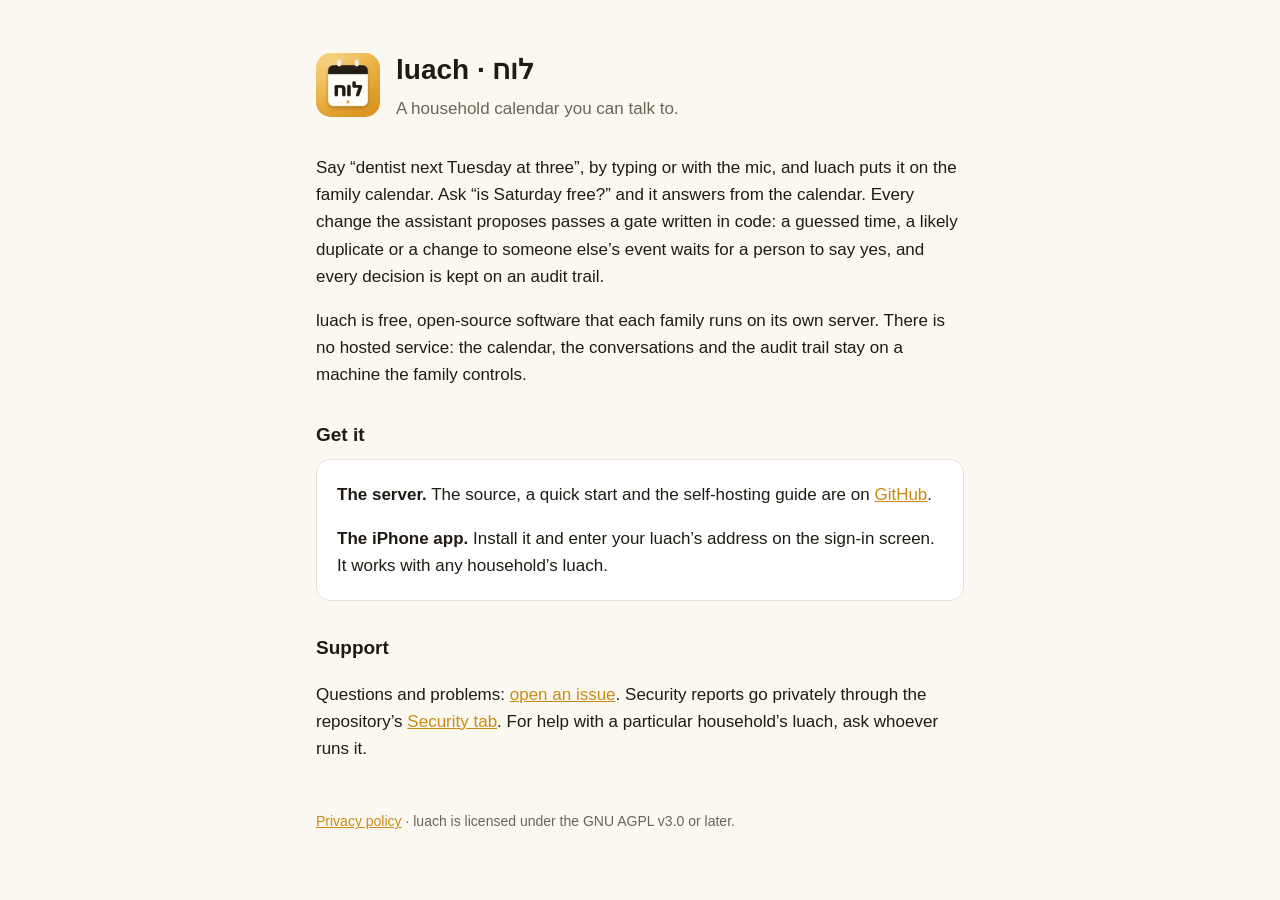
==== index.html @ 5b90cb68 "luach's site: what it is, and the iPhone app's privacy policy" ====
<!doctype html>
<html lang="en">
<head>
<meta charset="utf-8">
<meta name="viewport" content="width=device-width, initial-scale=1">
<title>luach · לוח</title>
<meta name="description" content="A household calendar run by a governed agent, for a family to host itself.">
<link rel="icon" href="logo.png">
<link rel="stylesheet" href="style.css">
</head>
<body>
<main>
  <header>
    <img src="logo.png" alt="">
    <div><h1>luach · לוח</h1><p>A household calendar you can talk to.</p></div>
  </header>

  <p>Say “dentist next Tuesday at three”, by typing or with the mic, and luach puts it on the
  family calendar. Ask “is Saturday free?” and it answers from the calendar. Every change the
  assistant proposes passes a gate written in code: a guessed time, a likely duplicate or a
  change to someone else’s event waits for a person to say yes, and every decision is kept on
  an audit trail.</p>

  <p>luach is free, open-source software that each family runs on its own server. There is no
  hosted service: the calendar, the conversations and the audit trail stay on a machine the
  family controls.</p>

  <h2>Get it</h2>
  <div class="card">
    <p><strong>The server.</strong> The source, a quick start and the self-hosting guide are on
    <a href="https://github.com/luach-app/luach">GitHub</a>.</p>
    <p><strong>The iPhone app.</strong> Install it and enter your luach’s address on the
    sign-in screen. It works with any household’s luach.</p>
  </div>

  <h2>Support</h2>
  <p>Questions and problems: <a href="https://github.com/luach-app/luach/issues">open an issue</a>.
  Security reports go privately through the repository’s
  <a href="https://github.com/luach-app/luach/security">Security tab</a>. For help with a
  particular household’s luach, ask whoever runs it.</p>

  <footer><a href="privacy/">Privacy policy</a> · luach is licensed under the GNU AGPL v3.0 or later.</footer>
</main>
</body>
</html>
---- style.css ----
:root { --bg: #fbf8f1; --fg: #1f1b14; --muted: #6b6457; --accent: #c98a12; --card: #ffffff; --line: #e8e1d2; }
@media (prefers-color-scheme: dark) { :root { --bg: #17140f; --fg: #f3eee4; --muted: #a59d8e; --accent: #e8a93a; --card: #211d16; --line: #332d23; } }
* { box-sizing: border-box; }
body { margin: 0; background: var(--bg); color: var(--fg); font: 17px/1.6 -apple-system, BlinkMacSystemFont, "Segoe UI", Roboto, sans-serif; }
main { max-width: 680px; margin: 0 auto; padding: 48px 16px 64px; }
header { display: flex; align-items: center; gap: 16px; margin-bottom: 32px; }
header img { width: 64px; height: 64px; border-radius: 15px; }
header h1 { margin: 0; font-size: 28px; }
header p { margin: 2px 0 0; color: var(--muted); }
h2 { font-size: 19px; margin: 32px 0 8px; }
a { color: var(--accent); }
.card { background: var(--card); border: 1px solid var(--line); border-radius: 14px; padding: 4px 20px; }
footer { margin-top: 48px; color: var(--muted); font-size: 14px; }
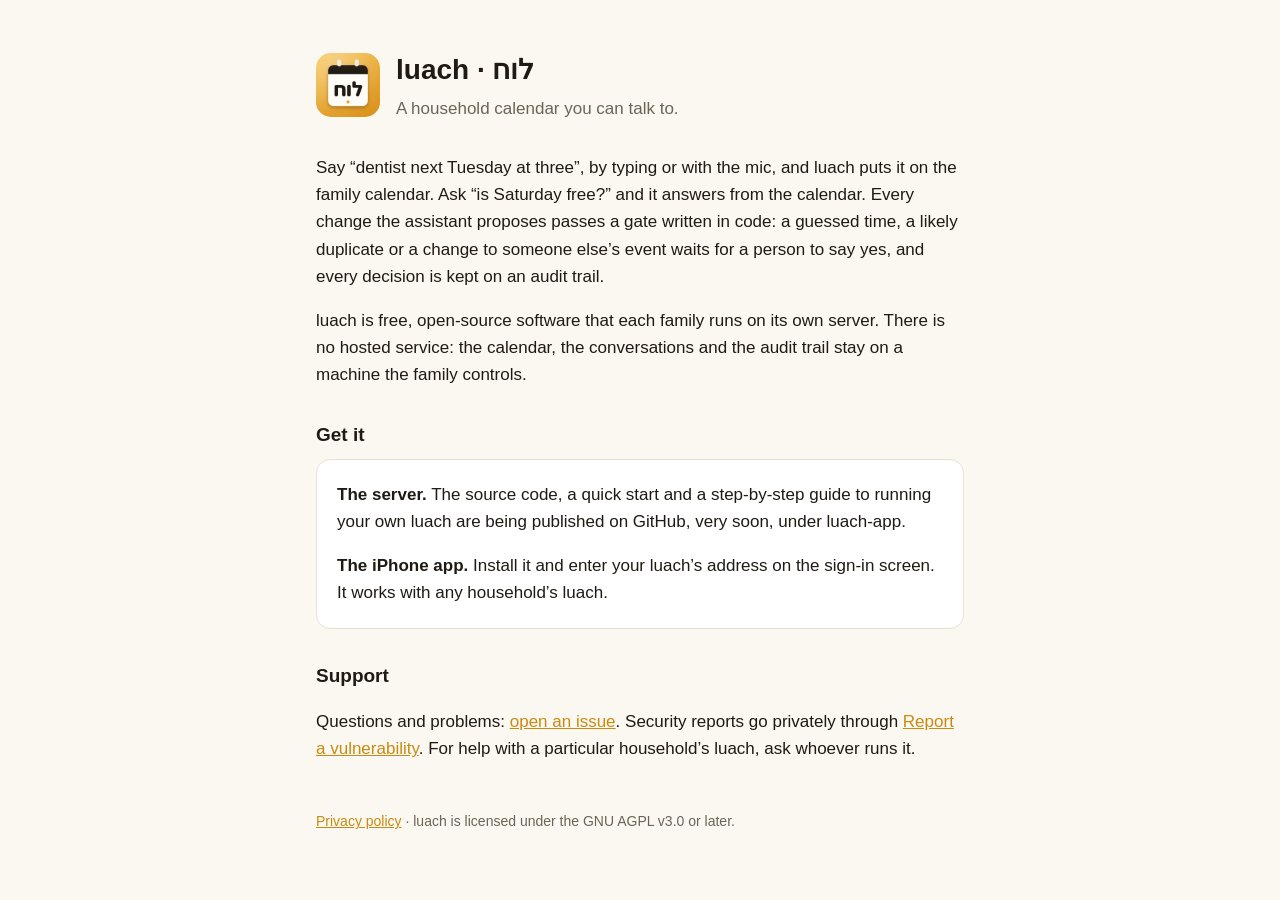
==== commit 6b77a133: "Links that work until the source is public: support and security through this repository" ====
--- a/index.html
+++ b/index.html
@@ -27,17 +27,17 @@
 
   <h2>Get it</h2>
   <div class="card">
-    <p><strong>The server.</strong> The source, a quick start and the self-hosting guide are on
-    <a href="https://github.com/luach-app/luach">GitHub</a>.</p>
+    <p><strong>The server.</strong> The source code, a quick start and a step-by-step guide to
+    running your own luach are being published on GitHub, very soon, under luach-app.</p>
     <p><strong>The iPhone app.</strong> Install it and enter your luach’s address on the
     sign-in screen. It works with any household’s luach.</p>
   </div>
 
   <h2>Support</h2>
-  <p>Questions and problems: <a href="https://github.com/luach-app/luach/issues">open an issue</a>.
-  Security reports go privately through the repository’s
-  <a href="https://github.com/luach-app/luach/security">Security tab</a>. For help with a
-  particular household’s luach, ask whoever runs it.</p>
+  <p>Questions and problems: <a href="https://github.com/luach-app/luach-app.github.io/issues">open an issue</a>.
+  Security reports go privately through
+  <a href="https://github.com/luach-app/luach-app.github.io/security/advisories/new">Report a vulnerability</a>.
+  For help with a particular household’s luach, ask whoever runs it.</p>
 
   <footer><a href="privacy/">Privacy policy</a> · luach is licensed under the GNU AGPL v3.0 or later.</footer>
 </main>
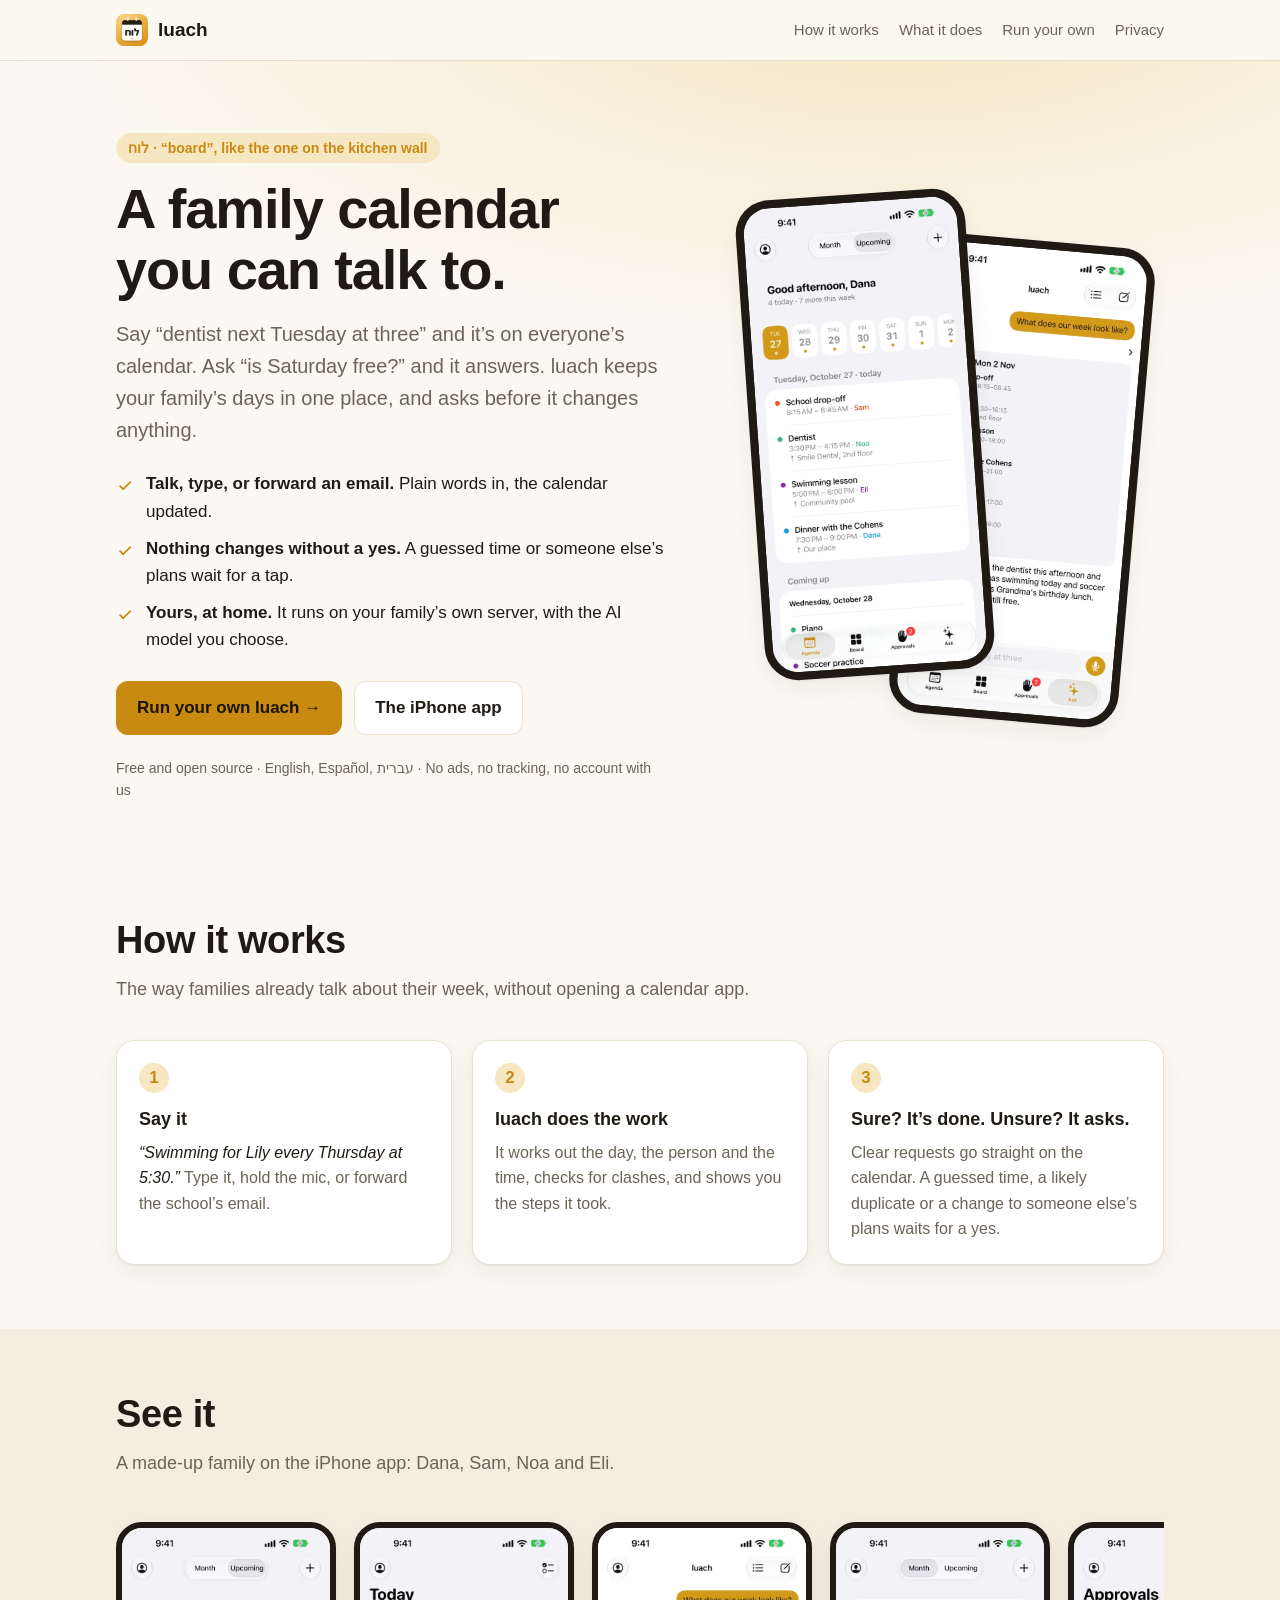
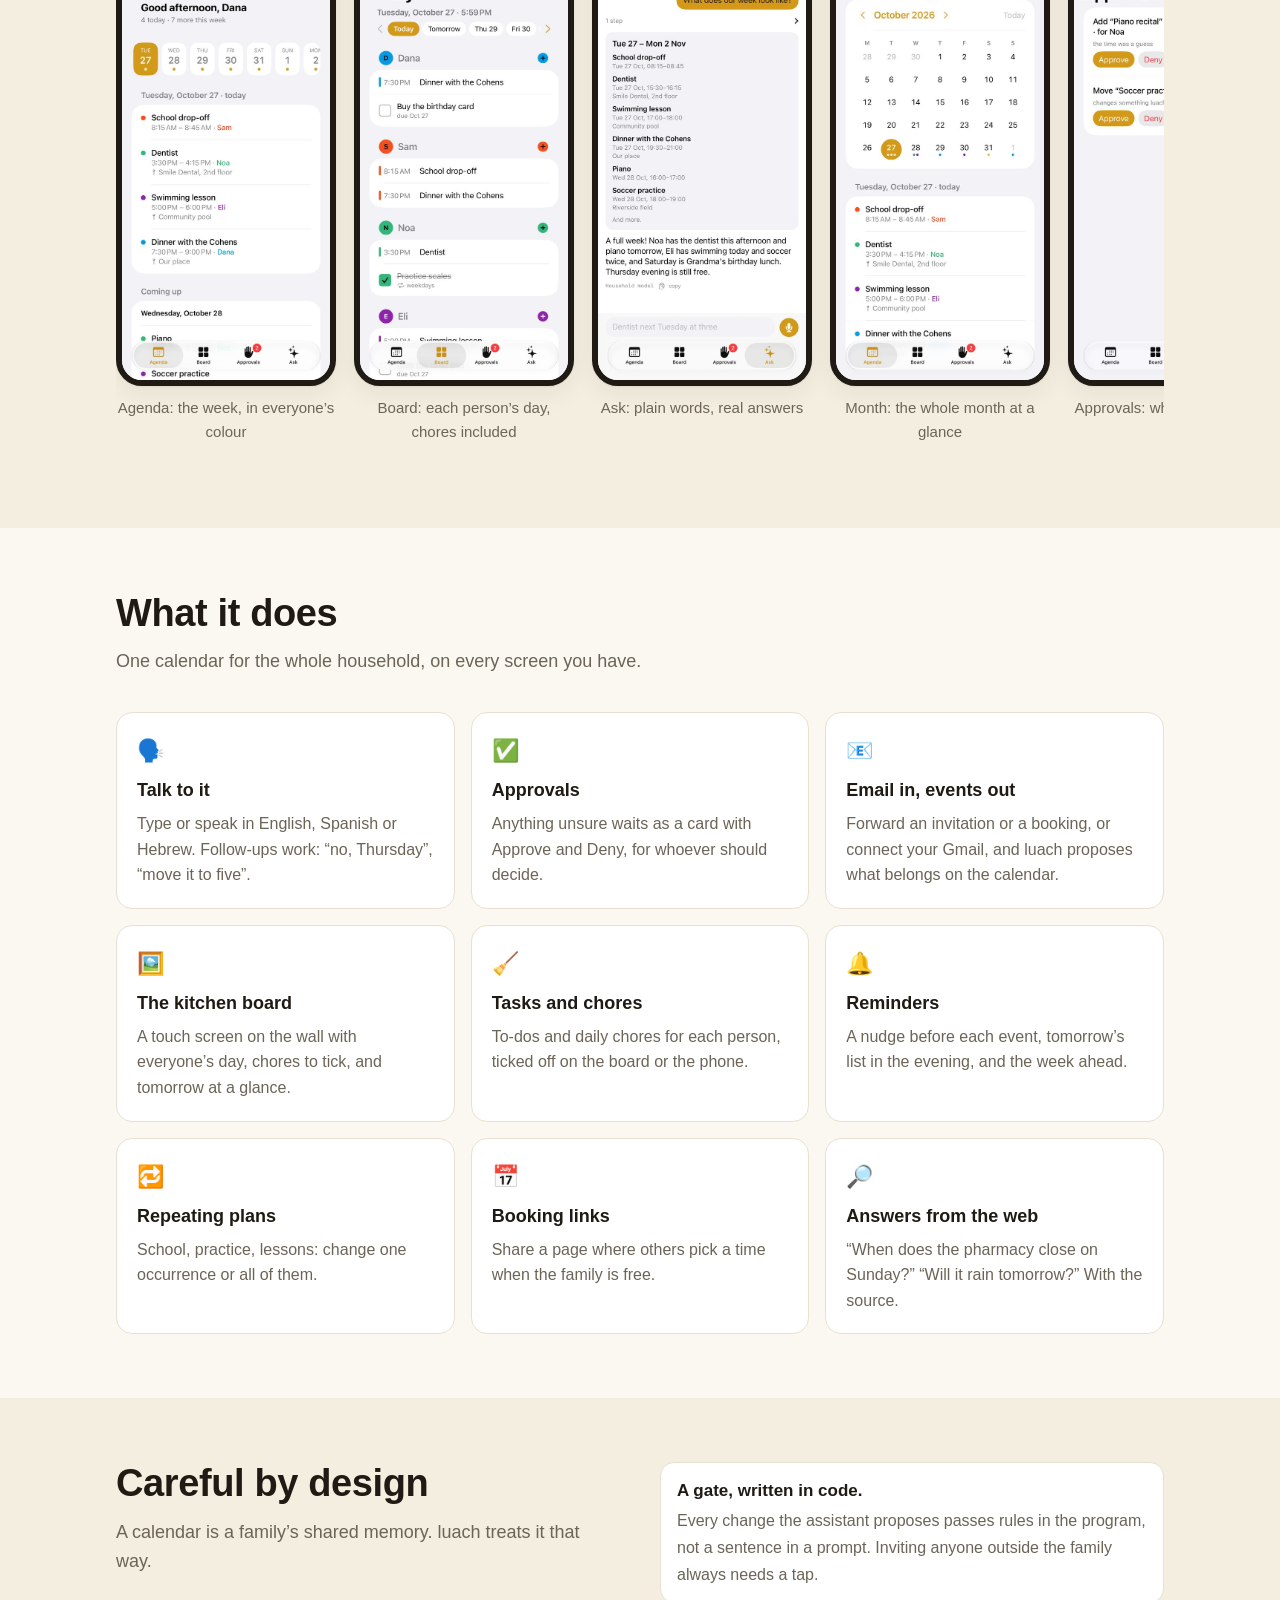
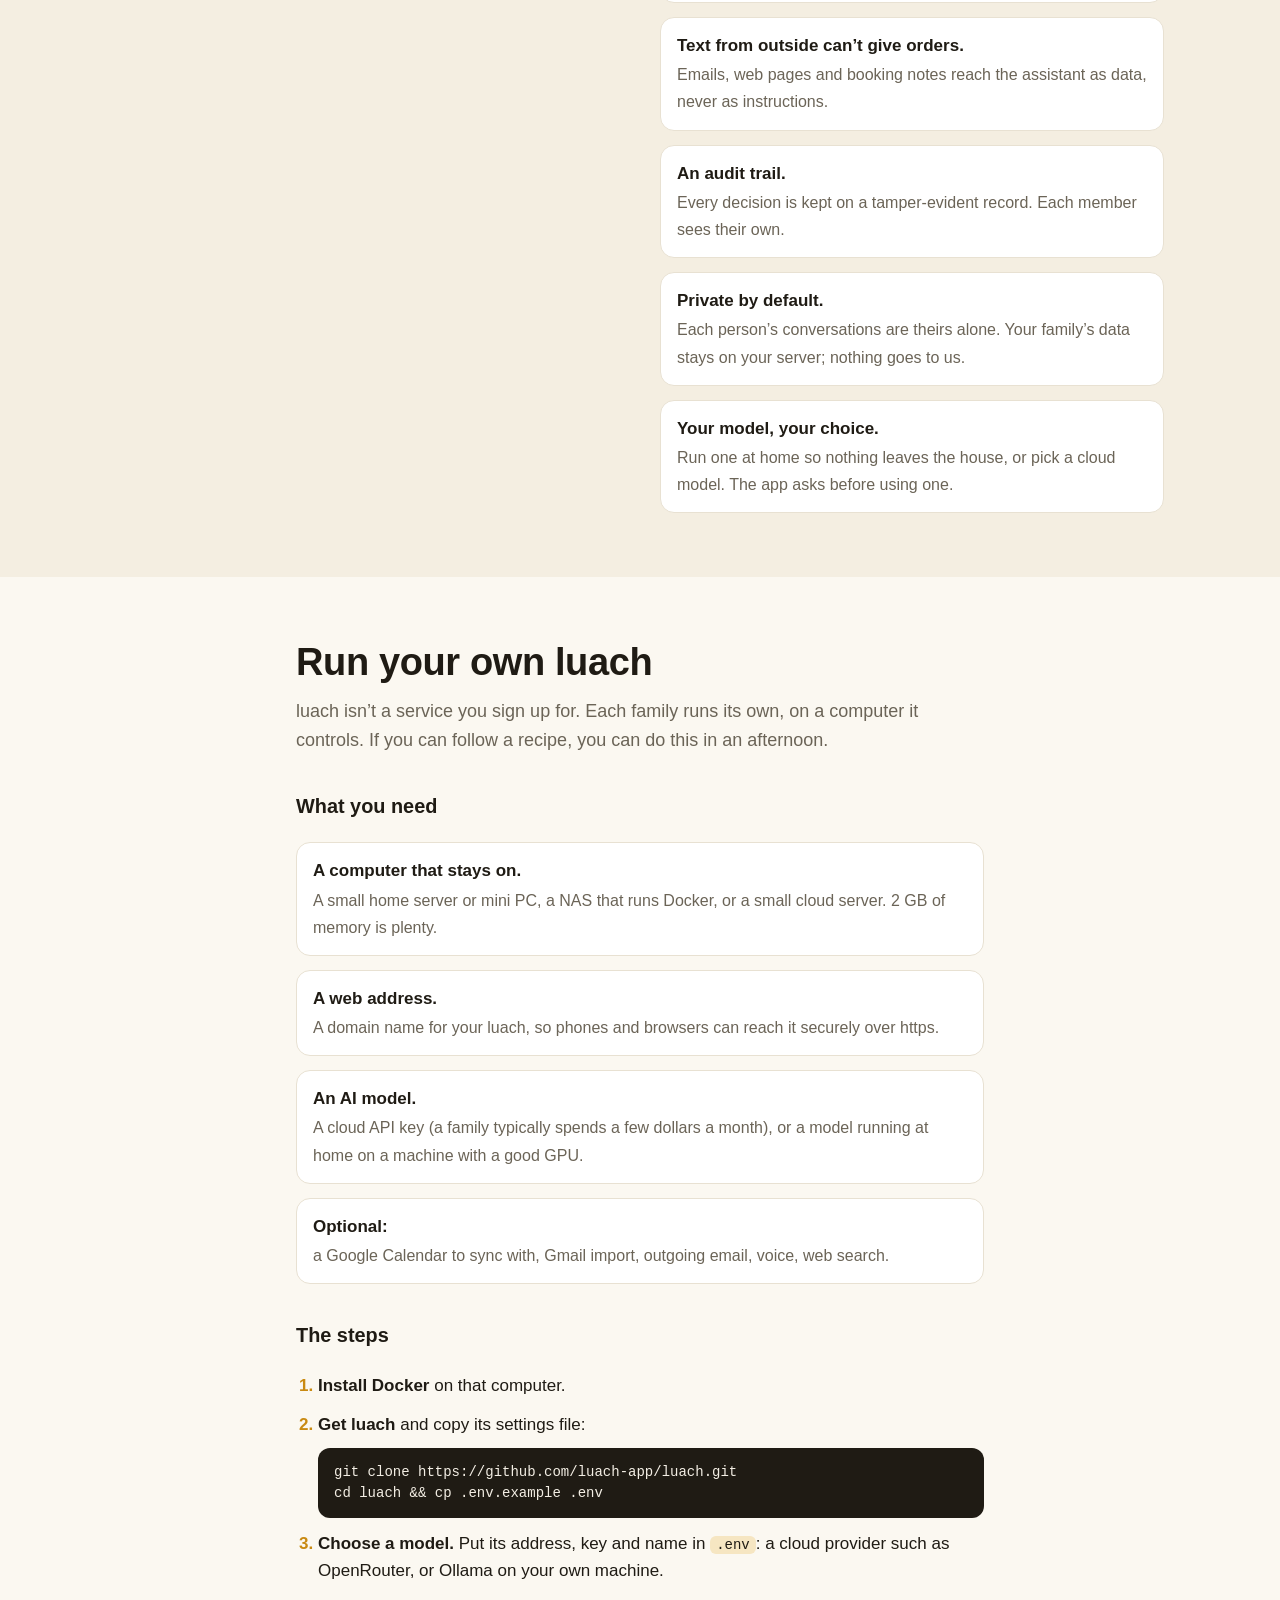
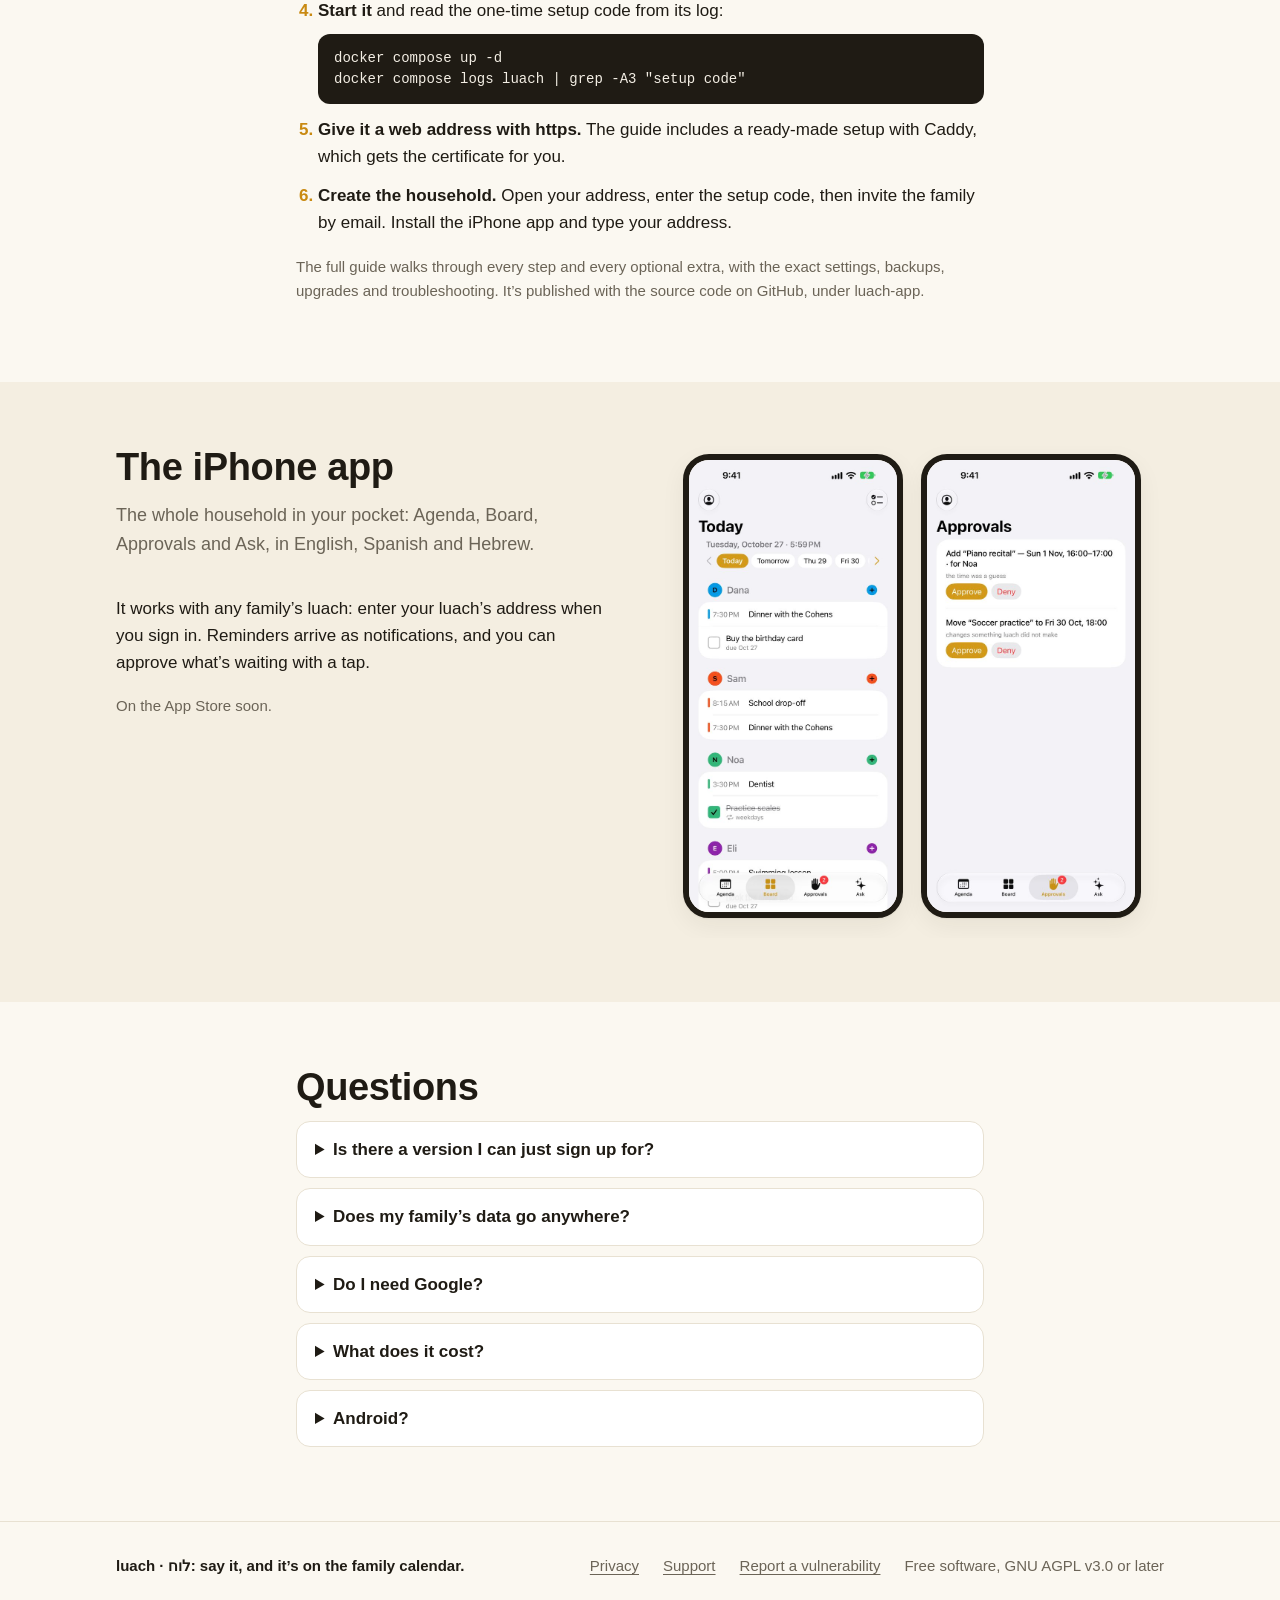
==== commit 6cc9a3a4: "A welcoming home page: how it works, screenshots, what it does, careful by design, run your own, que" ====
--- a/index.html
+++ b/index.html
@@ -3,43 +3,176 @@
 <head>
 <meta charset="utf-8">
 <meta name="viewport" content="width=device-width, initial-scale=1">
-<title>luach · לוח</title>
-<meta name="description" content="A household calendar run by a governed agent, for a family to host itself.">
+<title>luach · a family calendar you can talk to</title>
+<meta name="description" content="Say it, and it's on the family calendar. luach is a household calendar run by a careful assistant: nothing changes without a yes, and it runs on your family's own server.">
+<meta property="og:title" content="luach · a family calendar you can talk to">
+<meta property="og:description" content="Say it, and it's on the family calendar. Nothing changes without a yes. Runs on your family's own server.">
+<meta property="og:image" content="https://luach-app.github.io/img/agenda.jpg">
 <link rel="icon" href="logo.png">
 <link rel="stylesheet" href="style.css">
 </head>
 <body>
-<main>
-  <header>
-    <img src="logo.png" alt="">
-    <div><h1>luach · לוח</h1><p>A household calendar you can talk to.</p></div>
-  </header>
 
-  <p>Say “dentist next Tuesday at three”, by typing or with the mic, and luach puts it on the
-  family calendar. Ask “is Saturday free?” and it answers from the calendar. Every change the
-  assistant proposes passes a gate written in code: a guessed time, a likely duplicate or a
-  change to someone else’s event waits for a person to say yes, and every decision is kept on
-  an audit trail.</p>
+<header class="top">
+  <div class="wrap">
+    <a class="brand" href="./"><img src="logo.png" alt="">luach</a>
+    <nav>
+      <a class="hide-sm" href="#how">How it works</a>
+      <a class="hide-sm" href="#features">What it does</a>
+      <a href="#run">Run your own</a>
+      <a href="privacy/">Privacy</a>
+    </nav>
+  </div>
+</header>
 
-  <p>luach is free, open-source software that each family runs on its own server. There is no
-  hosted service: the calendar, the conversations and the audit trail stay on a machine the
-  family controls.</p>
+<section class="hero">
+  <div class="wrap">
+    <div>
+      <span class="eyebrow">לוח · “board”, like the one on the kitchen wall</span>
+      <h1>A family calendar you can talk to.</h1>
+      <p class="lede">Say “dentist next Tuesday at three” and it’s on everyone’s calendar. Ask “is Saturday free?” and it answers. luach keeps your family’s days in one place, and asks before it changes anything.</p>
+      <ul class="claims">
+        <li><b>Talk, type, or forward an email.</b> Plain words in, the calendar updated.</li>
+        <li><b>Nothing changes without a yes.</b> A guessed time or someone else’s plans wait for a tap.</li>
+        <li><b>Yours, at home.</b> It runs on your family’s own server, with the AI model you choose.</li>
+      </ul>
+      <div class="cta">
+        <a class="btn primary" href="#run">Run your own luach →</a>
+        <a class="btn" href="#app">The iPhone app</a>
+      </div>
+      <p class="trust">Free and open source · English, Español, עברית · No ads, no tracking, no account with us</p>
+    </div>
+    <div class="phones" aria-hidden="true">
+      <div class="phone a"><img src="img/agenda.jpg" alt=""></div>
+      <div class="phone b"><img src="img/ask.jpg" alt=""></div>
+    </div>
+  </div>
+</section>
 
-  <h2>Get it</h2>
-  <div class="card">
-    <p><strong>The server.</strong> The source code, a quick start and a step-by-step guide to
-    running your own luach are being published on GitHub, very soon, under luach-app.</p>
-    <p><strong>The iPhone app.</strong> Install it and enter your luach’s address on the
-    sign-in screen. It works with any household’s luach.</p>
+<section id="how">
+  <div class="wrap">
+    <h2>How it works</h2>
+    <p class="sub">The way families already talk about their week, without opening a calendar app.</p>
+    <div class="steps">
+      <div class="step"><div class="n">1</div><h3>Say it</h3><p><span class="say">“Swimming for Lily every Thursday at 5:30.”</span> Type it, hold the mic, or forward the school’s email.</p></div>
+      <div class="step"><div class="n">2</div><h3>luach does the work</h3><p>It works out the day, the person and the time, checks for clashes, and shows you the steps it took.</p></div>
+      <div class="step"><div class="n">3</div><h3>Sure? It’s done. Unsure? It asks.</h3><p>Clear requests go straight on the calendar. A guessed time, a likely duplicate or a change to someone else’s plans waits for a yes.</p></div>
+    </div>
   </div>
+</section>
 
-  <h2>Support</h2>
-  <p>Questions and problems: <a href="https://github.com/luach-app/luach-app.github.io/issues">open an issue</a>.
-  Security reports go privately through
-  <a href="https://github.com/luach-app/luach-app.github.io/security/advisories/new">Report a vulnerability</a>.
-  For help with a particular household’s luach, ask whoever runs it.</p>
+<section class="alt">
+  <div class="wrap">
+    <h2>See it</h2>
+    <p class="sub">A made-up family on the iPhone app: Dana, Sam, Noa and Eli.</p>
+    <div class="gallery">
+      <figure><img src="img/agenda.jpg" alt="The Agenda: today's plans for each person, in their colour"><figcaption>Agenda: the week, in everyone’s colour</figcaption></figure>
+      <figure><img src="img/board.jpg" alt="The Board: each person's day, with events and tasks"><figcaption>Board: each person’s day, chores included</figcaption></figure>
+      <figure><img src="img/ask.jpg" alt="Ask: a question about the week, answered from the calendar"><figcaption>Ask: plain words, real answers</figcaption></figure>
+      <figure><img src="img/month.jpg" alt="The month at a glance"><figcaption>Month: the whole month at a glance</figcaption></figure>
+      <figure><img src="img/approvals.jpg" alt="Approvals: changes waiting for a yes"><figcaption>Approvals: what waits for a yes</figcaption></figure>
+    </div>
+  </div>
+</section>
 
-  <footer><a href="privacy/">Privacy policy</a> · luach is licensed under the GNU AGPL v3.0 or later.</footer>
-</main>
+<section id="features">
+  <div class="wrap">
+    <h2>What it does</h2>
+    <p class="sub">One calendar for the whole household, on every screen you have.</p>
+    <div class="cards">
+      <div class="card"><div class="ico">🗣️</div><h3>Talk to it</h3><p>Type or speak in English, Spanish or Hebrew. Follow-ups work: “no, Thursday”, “move it to five”.</p></div>
+      <div class="card"><div class="ico">✅</div><h3>Approvals</h3><p>Anything unsure waits as a card with Approve and Deny, for whoever should decide.</p></div>
+      <div class="card"><div class="ico">📧</div><h3>Email in, events out</h3><p>Forward an invitation or a booking, or connect your Gmail, and luach proposes what belongs on the calendar.</p></div>
+      <div class="card"><div class="ico">🖼️</div><h3>The kitchen board</h3><p>A touch screen on the wall with everyone’s day, chores to tick, and tomorrow at a glance.</p></div>
+      <div class="card"><div class="ico">🧹</div><h3>Tasks and chores</h3><p>To-dos and daily chores for each person, ticked off on the board or the phone.</p></div>
+      <div class="card"><div class="ico">🔔</div><h3>Reminders</h3><p>A nudge before each event, tomorrow’s list in the evening, and the week ahead.</p></div>
+      <div class="card"><div class="ico">🔁</div><h3>Repeating plans</h3><p>School, practice, lessons: change one occurrence or all of them.</p></div>
+      <div class="card"><div class="ico">📅</div><h3>Booking links</h3><p>Share a page where others pick a time when the family is free.</p></div>
+      <div class="card"><div class="ico">🔎</div><h3>Answers from the web</h3><p>“When does the pharmacy close on Sunday?” “Will it rain tomorrow?” With the source.</p></div>
+    </div>
+  </div>
+</section>
+
+<section class="alt" id="trust">
+  <div class="wrap split">
+    <div>
+      <h2>Careful by design</h2>
+      <p class="sub">A calendar is a family’s shared memory. luach treats it that way.</p>
+    </div>
+    <ul class="check">
+      <li><b>A gate, written in code.</b><span>Every change the assistant proposes passes rules in the program, not a sentence in a prompt. Inviting anyone outside the family always needs a tap.</span></li>
+      <li><b>Text from outside can’t give orders.</b><span>Emails, web pages and booking notes reach the assistant as data, never as instructions.</span></li>
+      <li><b>An audit trail.</b><span>Every decision is kept on a tamper-evident record. Each member sees their own.</span></li>
+      <li><b>Private by default.</b><span>Each person’s conversations are theirs alone. Your family’s data stays on your server; nothing goes to us.</span></li>
+      <li><b>Your model, your choice.</b><span>Run one at home so nothing leaves the house, or pick a cloud model. The app asks before using one.</span></li>
+    </ul>
+  </div>
+</section>
+
+<section id="run">
+  <div class="narrow">
+    <h2>Run your own luach</h2>
+    <p class="sub">luach isn’t a service you sign up for. Each family runs its own, on a computer it controls. If you can follow a recipe, you can do this in an afternoon.</p>
+
+    <h3>What you need</h3>
+    <ul class="check">
+      <li><b>A computer that stays on.</b><span>A small home server or mini PC, a NAS that runs Docker, or a small cloud server. 2 GB of memory is plenty.</span></li>
+      <li><b>A web address.</b><span>A domain name for your luach, so phones and browsers can reach it securely over https.</span></li>
+      <li><b>An AI model.</b><span>A cloud API key (a family typically spends a few dollars a month), or a model running at home on a machine with a good GPU.</span></li>
+      <li><b>Optional:</b><span>a Google Calendar to sync with, Gmail import, outgoing email, voice, web search.</span></li>
+    </ul>
+
+    <h3 style="margin-top:36px">The steps</h3>
+    <ol class="run">
+      <li><b>Install Docker</b> on that computer.</li>
+      <li><b>Get luach</b> and copy its settings file:
+        <pre>git clone https://github.com/luach-app/luach.git
+cd luach && cp .env.example .env</pre></li>
+      <li><b>Choose a model.</b> Put its address, key and name in <code>.env</code>: a cloud provider such as OpenRouter, or Ollama on your own machine.</li>
+      <li><b>Start it</b> and read the one-time setup code from its log:
+        <pre>docker compose up -d
+docker compose logs luach | grep -A3 "setup code"</pre></li>
+      <li><b>Give it a web address with https.</b> The guide includes a ready-made setup with Caddy, which gets the certificate for you.</li>
+      <li><b>Create the household.</b> Open your address, enter the setup code, then invite the family by email. Install the iPhone app and type your address.</li>
+    </ol>
+    <p class="note">The full guide walks through every step and every optional extra, with the exact settings, backups, upgrades and troubleshooting. It’s published with the source code on GitHub, under luach-app.</p>
+  </div>
+</section>
+
+<section class="alt" id="app">
+  <div class="wrap split">
+    <div>
+      <h2>The iPhone app</h2>
+      <p class="sub">The whole household in your pocket: Agenda, Board, Approvals and Ask, in English, Spanish and Hebrew.</p>
+      <p>It works with any family’s luach: enter your luach’s address when you sign in. Reminders arrive as notifications, and you can approve what’s waiting with a tap.</p>
+      <p class="note">On the App Store soon.</p>
+    </div>
+    <div class="gallery" style="justify-content:center">
+      <figure><img src="img/board.jpg" alt="The Board on the iPhone"></figure>
+      <figure><img src="img/approvals.jpg" alt="Approvals on the iPhone"></figure>
+    </div>
+  </div>
+</section>
+
+<section id="faq">
+  <div class="narrow">
+    <h2>Questions</h2>
+    <details><summary>Is there a version I can just sign up for?</summary><p>No, on purpose. luach holds a family’s plans, conversations and, if you connect it, email. It belongs on a computer the family controls. Nobody, including us, runs one for you.</p></details>
+    <details><summary>Does my family’s data go anywhere?</summary><p>Your calendar, conversations and memory stay on your server. What you ask goes to the AI model you configured: if it runs at home, nothing leaves the house; if it’s a cloud model, that provider sees the request. The app shows which, and asks first.</p></details>
+    <details><summary>Do I need Google?</summary><p>No. luach keeps its own calendar. If your family already lives in Google Calendar, it can use that instead, and Gmail import is optional.</p></details>
+    <details><summary>What does it cost?</summary><p>luach is free. You pay for your own computer or cloud server, a domain, and, if you use one, a cloud AI model, typically a few dollars a month for a family.</p></details>
+    <details><summary>Android?</summary><p>The web app works on any phone and can be added to the home screen. A native Android app isn’t planned yet.</p></details>
+  </div>
+</section>
+
+<footer>
+  <div class="wrap">
+    <span class="tag">luach · לוח: say it, and it’s on the family calendar.</span>
+    <a href="privacy/">Privacy</a>
+    <a href="https://github.com/luach-app/luach-app.github.io/issues">Support</a>
+    <a href="https://github.com/luach-app/luach-app.github.io/security/advisories/new">Report a vulnerability</a>
+    <span>Free software, GNU AGPL v3.0 or later</span>
+  </div>
+</footer>
 </body>
 </html>
--- a/style.css
+++ b/style.css
@@ -1,13 +1,98 @@
-:root { --bg: #fbf8f1; --fg: #1f1b14; --muted: #6b6457; --accent: #c98a12; --card: #ffffff; --line: #e8e1d2; }
-@media (prefers-color-scheme: dark) { :root { --bg: #17140f; --fg: #f3eee4; --muted: #a59d8e; --accent: #e8a93a; --card: #211d16; --line: #332d23; } }
+:root {
+  --bg: #fbf8f1; --bg-2: #f4eee1; --fg: #1f1b14; --muted: #6b6457; --accent: #c98a12; --accent-ink: #1a1400;
+  --accent-soft: #f6e6c2; --card: #ffffff; --line: #e8e1d2; --shadow: 0 1px 2px rgb(31 27 20 / 6%), 0 8px 24px rgb(31 27 20 / 6%);
+}
+@media (prefers-color-scheme: dark) {
+  :root { --bg: #17140f; --bg-2: #1d1913; --fg: #f3eee4; --muted: #a59d8e; --accent: #e8a93a; --accent-ink: #1a1400;
+          --accent-soft: #3a2e17; --card: #211d16; --line: #332d23; --shadow: 0 1px 2px rgb(0 0 0 / 30%), 0 8px 24px rgb(0 0 0 / 25%); }
+}
 * { box-sizing: border-box; }
-body { margin: 0; background: var(--bg); color: var(--fg); font: 17px/1.6 -apple-system, BlinkMacSystemFont, "Segoe UI", Roboto, sans-serif; }
-main { max-width: 680px; margin: 0 auto; padding: 48px 16px 64px; }
-header { display: flex; align-items: center; gap: 16px; margin-bottom: 32px; }
-header img { width: 64px; height: 64px; border-radius: 15px; }
-header h1 { margin: 0; font-size: 28px; }
-header p { margin: 2px 0 0; color: var(--muted); }
-h2 { font-size: 19px; margin: 32px 0 8px; }
-a { color: var(--accent); }
-.card { background: var(--card); border: 1px solid var(--line); border-radius: 14px; padding: 4px 20px; }
-footer { margin-top: 48px; color: var(--muted); font-size: 14px; }
+html { scroll-behavior: smooth; }
+body { margin: 0; background: var(--bg); color: var(--fg); font: 17px/1.6 -apple-system, BlinkMacSystemFont, "Segoe UI", Roboto, "Helvetica Neue", sans-serif; -webkit-font-smoothing: antialiased; }
+a { color: var(--accent); text-decoration-thickness: 1px; text-underline-offset: 3px; }
+img { max-width: 100%; display: block; }
+.wrap { max-width: 1080px; margin: 0 auto; padding: 0 16px; }
+.narrow { max-width: 720px; margin: 0 auto; padding: 0 16px; }
+
+/* Top bar */
+.top { position: sticky; top: 0; z-index: 10; background: color-mix(in srgb, var(--bg) 88%, transparent); backdrop-filter: saturate(1.4) blur(10px); border-bottom: 1px solid var(--line); }
+.top .wrap { display: flex; align-items: center; gap: 20px; height: 60px; }
+.brand { display: flex; align-items: center; gap: 10px; color: var(--fg); text-decoration: none; font-weight: 700; font-size: 19px; }
+.brand img { width: 32px; height: 32px; border-radius: 8px; }
+.top nav { margin-left: auto; display: flex; gap: 20px; font-size: 15px; }
+.top nav a { color: var(--muted); text-decoration: none; }
+.top nav a:hover { color: var(--fg); }
+@media (max-width: 640px) { .top nav a.hide-sm { display: none; } }
+
+/* Hero */
+.hero { padding: 72px 0 40px; background: radial-gradient(1200px 500px at 70% -10%, var(--accent-soft), transparent 70%); }
+.hero .wrap { display: grid; grid-template-columns: 1.1fr 0.9fr; gap: 48px; align-items: center; }
+@media (max-width: 860px) { .hero .wrap { grid-template-columns: 1fr; } .hero { padding-top: 48px; } }
+.eyebrow { display: inline-block; font-size: 14px; font-weight: 600; color: var(--accent); background: var(--accent-soft); padding: 4px 12px; border-radius: 999px; margin-bottom: 16px; }
+h1 { font-size: clamp(36px, 5.5vw, 56px); line-height: 1.08; letter-spacing: -0.02em; margin: 0 0 18px; }
+.lede { font-size: 20px; color: var(--muted); margin: 0 0 24px; }
+.claims { list-style: none; padding: 0; margin: 0 0 28px; display: grid; gap: 10px; }
+.claims li { padding-left: 30px; position: relative; }
+.claims li::before { content: ""; position: absolute; left: 0; top: 6px; width: 18px; height: 18px; border-radius: 6px; background: var(--accent); mask: url("data:image/svg+xml,%3Csvg xmlns='http://www.w3.org/2000/svg' viewBox='0 0 20 20'%3E%3Cpath d='M8 13.2 4.8 10l-1.4 1.4L8 16l9-9-1.4-1.4z'/%3E%3C/svg%3E") center/contain no-repeat; }
+.cta { display: flex; flex-wrap: wrap; gap: 12px; align-items: center; }
+.btn { display: inline-flex; align-items: center; gap: 8px; padding: 12px 20px; border-radius: 12px; font-weight: 600; text-decoration: none; border: 1px solid var(--line); color: var(--fg); background: var(--card); }
+.btn.primary { background: var(--accent); color: var(--accent-ink); border-color: transparent; }
+.btn:hover { filter: brightness(1.04); }
+.trust { margin-top: 22px; font-size: 14px; color: var(--muted); }
+
+/* Phones */
+.phones { position: relative; height: 560px; }
+.phone { position: absolute; width: 230px; border-radius: 34px; overflow: hidden; border: 8px solid #1f1b14; box-shadow: var(--shadow); background: #000; }
+.phone img { width: 100%; }
+.phone.a { left: 8%; top: 0; transform: rotate(-4deg); z-index: 2; }
+.phone.b { right: 6%; top: 46px; transform: rotate(5deg); }
+@media (max-width: 860px) { .phones { height: 480px; } .phone { width: 200px; } .phone.a { left: 4%; } .phone.b { right: 4%; } }
+@media (max-width: 460px) { .phones { height: 420px; } .phone { width: 170px; } }
+
+/* Sections */
+section { padding: 64px 0; }
+section.alt { background: var(--bg-2); }
+h2 { font-size: clamp(28px, 3.6vw, 38px); line-height: 1.15; letter-spacing: -0.01em; margin: 0 0 12px; }
+.sub { color: var(--muted); font-size: 18px; margin: 0 0 36px; max-width: 680px; }
+.steps { display: grid; grid-template-columns: repeat(3, 1fr); gap: 20px; }
+@media (max-width: 760px) { .steps { grid-template-columns: 1fr; } }
+.step { background: var(--card); border: 1px solid var(--line); border-radius: 18px; padding: 22px; box-shadow: var(--shadow); }
+.step .n { width: 30px; height: 30px; border-radius: 999px; background: var(--accent-soft); color: var(--accent); font-weight: 700; display: grid; place-items: center; margin-bottom: 12px; }
+.step h3, .card h3 { margin: 0 0 6px; font-size: 18px; }
+.step p, .card p { margin: 0; color: var(--muted); font-size: 16px; }
+.say { font-style: italic; color: var(--fg); }
+.cards { display: grid; grid-template-columns: repeat(3, 1fr); gap: 16px; }
+@media (max-width: 860px) { .cards { grid-template-columns: repeat(2, 1fr); } }
+@media (max-width: 520px) { .cards { grid-template-columns: 1fr; } }
+.card { background: var(--card); border: 1px solid var(--line); border-radius: 16px; padding: 20px; }
+.card .ico { font-size: 22px; margin-bottom: 8px; }
+
+/* Gallery */
+.gallery { display: flex; gap: 18px; overflow-x: auto; padding: 8px 4px 20px; scroll-snap-type: x mandatory; }
+.gallery figure { margin: 0; flex: 0 0 220px; scroll-snap-align: start; }
+.gallery img { border-radius: 26px; border: 6px solid #1f1b14; box-shadow: var(--shadow); }
+.gallery figcaption { text-align: center; color: var(--muted); font-size: 15px; margin-top: 10px; }
+
+/* Two columns */
+.split { display: grid; grid-template-columns: 1fr 1fr; gap: 40px; align-items: start; }
+@media (max-width: 860px) { .split { grid-template-columns: 1fr; } }
+.check { list-style: none; padding: 0; margin: 0; display: grid; gap: 14px; }
+.check li { background: var(--card); border: 1px solid var(--line); border-radius: 14px; padding: 14px 16px; }
+.check b { display: block; margin-bottom: 2px; }
+.check span { color: var(--muted); font-size: 16px; }
+ol.run { margin: 0; padding-left: 22px; display: grid; gap: 12px; }
+ol.run li::marker { color: var(--accent); font-weight: 700; }
+code, pre { font: 14px/1.5 ui-monospace, SFMono-Regular, Menlo, Consolas, monospace; }
+pre { background: #1f1b14; color: #f3eee4; border-radius: 12px; padding: 14px 16px; overflow-x: auto; margin: 10px 0 0; }
+:not(pre) > code { background: var(--accent-soft); padding: 1px 6px; border-radius: 6px; }
+.note { color: var(--muted); font-size: 15px; margin-top: 18px; }
+
+/* FAQ */
+details { background: var(--card); border: 1px solid var(--line); border-radius: 14px; padding: 14px 18px; margin-bottom: 10px; }
+summary { cursor: pointer; font-weight: 600; }
+details p { color: var(--muted); margin: 10px 0 2px; }
+
+footer { border-top: 1px solid var(--line); padding: 32px 0 48px; color: var(--muted); font-size: 15px; }
+footer .wrap { display: flex; flex-wrap: wrap; gap: 12px 24px; align-items: center; }
+footer .tag { color: var(--fg); font-weight: 600; margin-right: auto; }
+footer a { color: var(--muted); }
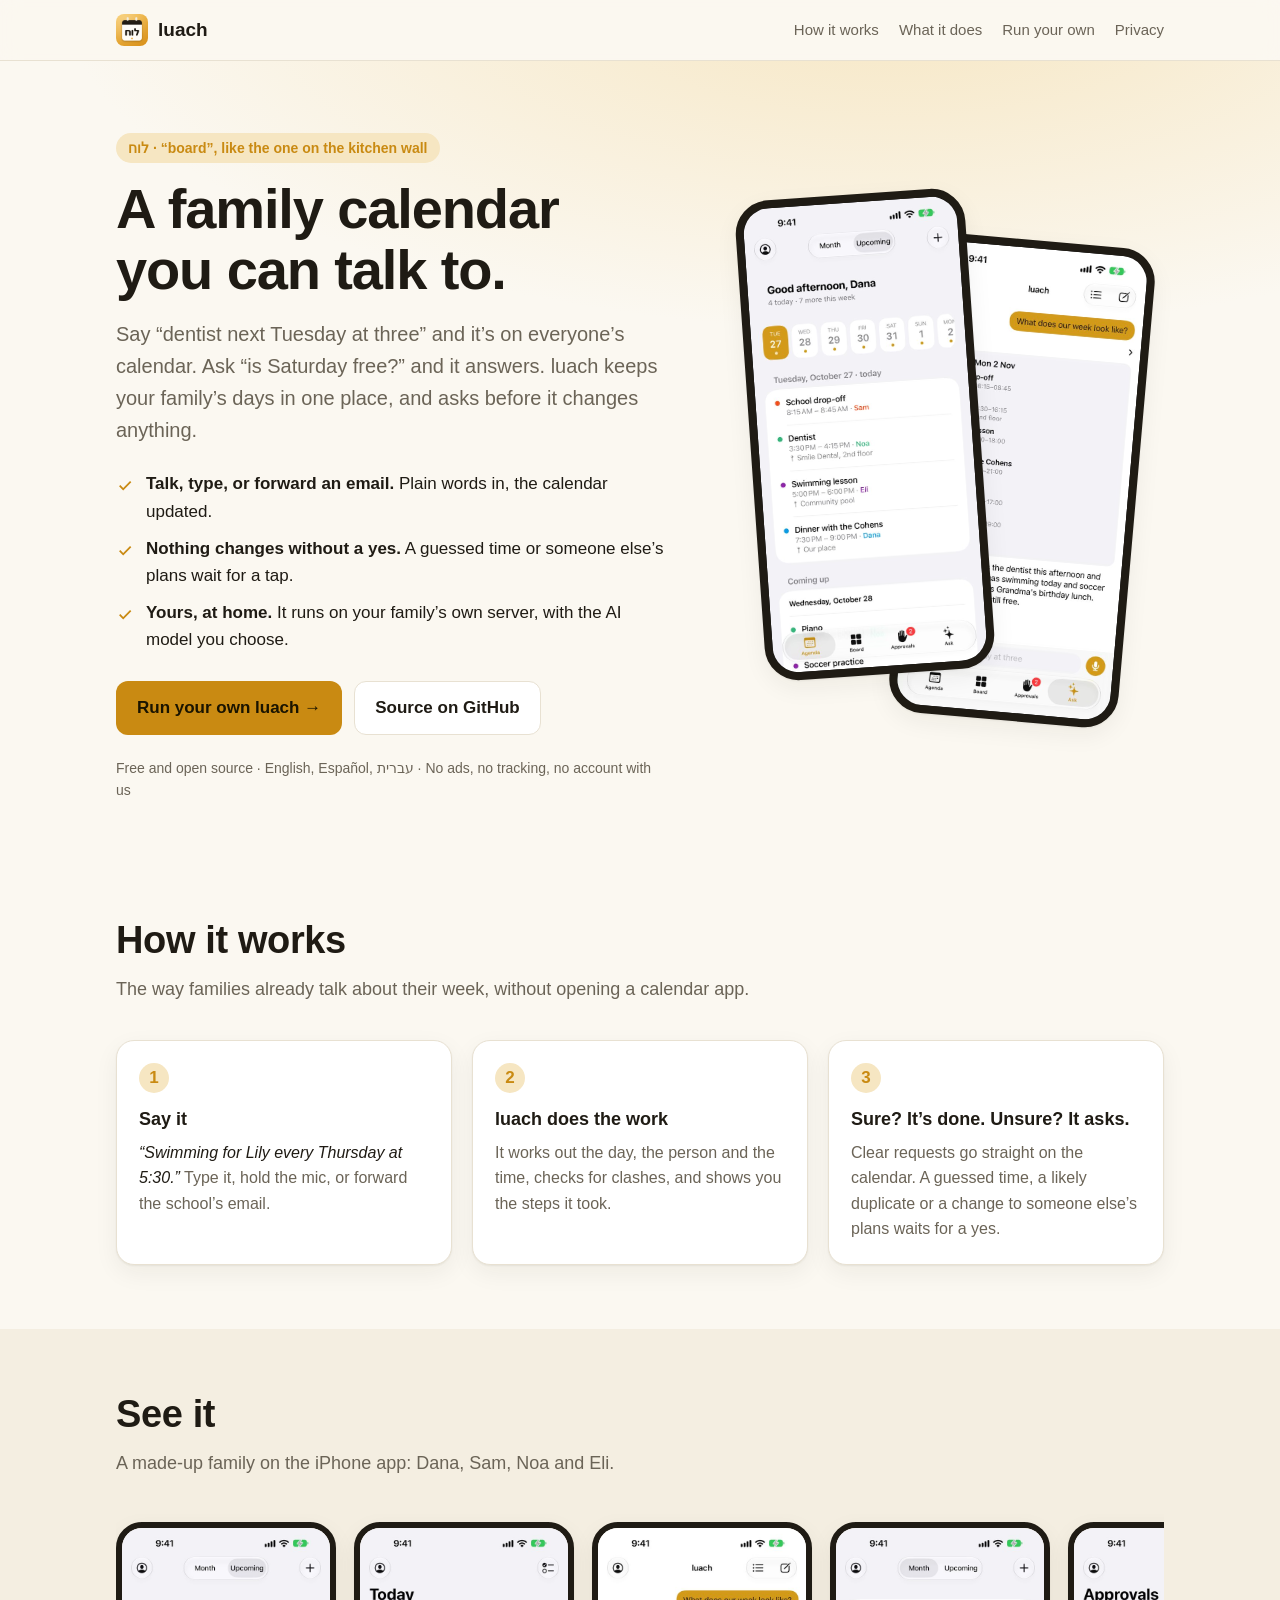
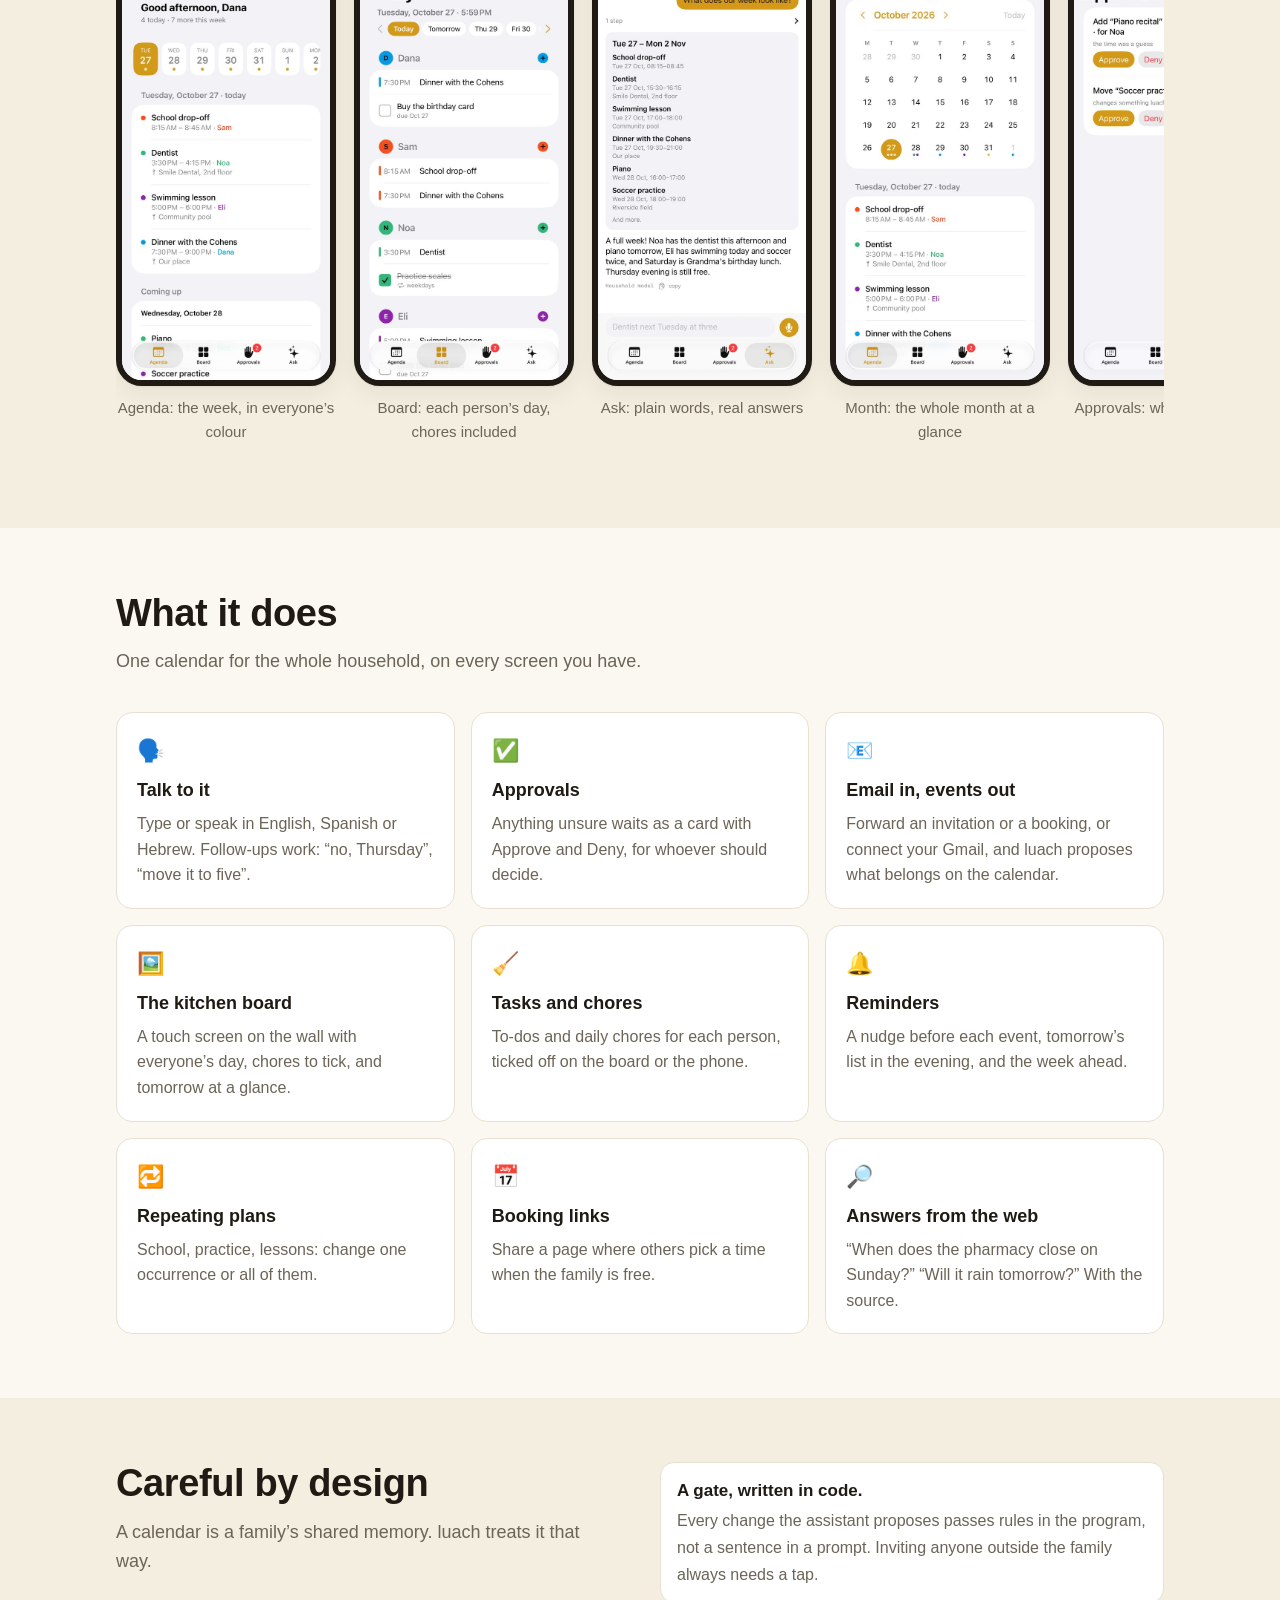
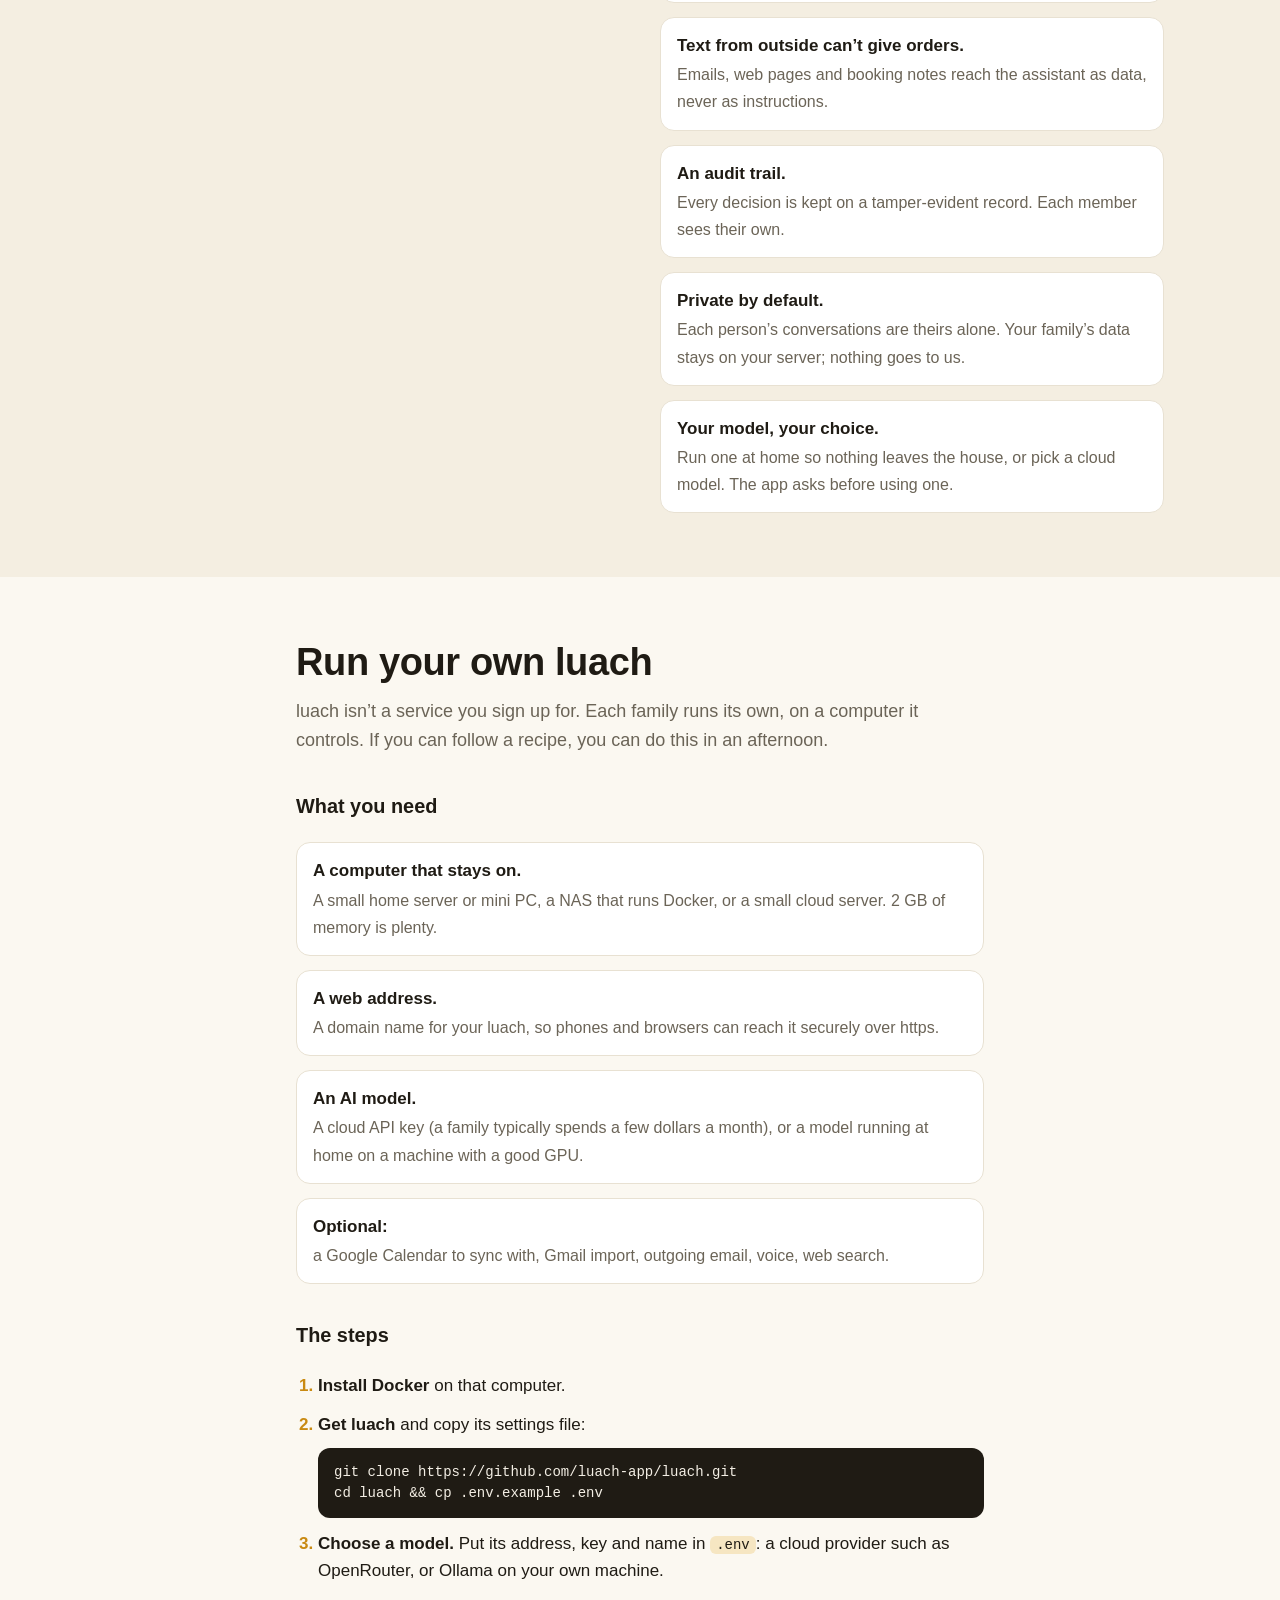
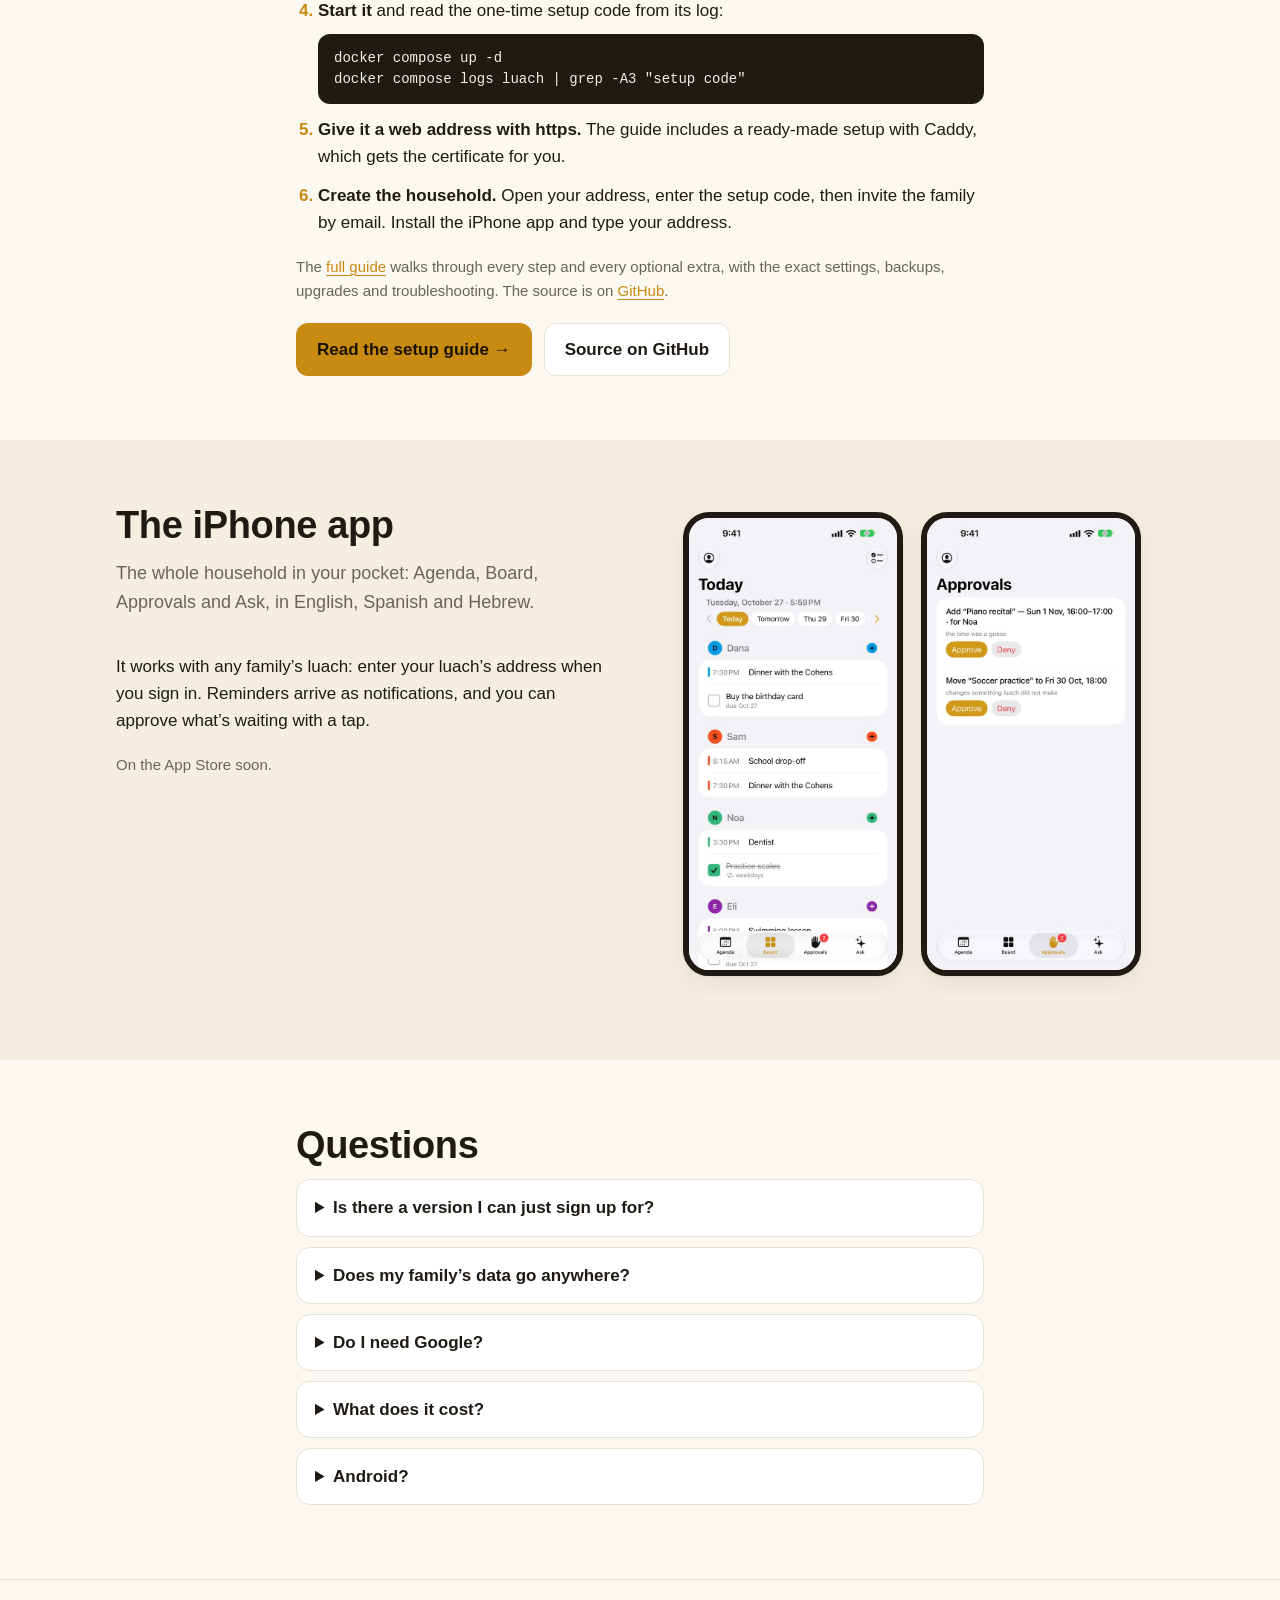
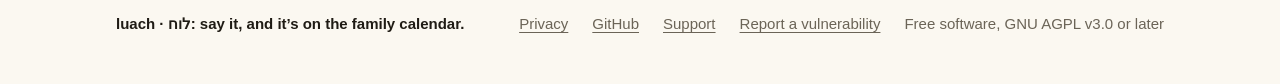
==== commit 98bad790: "Point at the published source and its setup guide" ====
--- a/index.html
+++ b/index.html
@@ -38,7 +38,7 @@
       </ul>
       <div class="cta">
         <a class="btn primary" href="#run">Run your own luach →</a>
-        <a class="btn" href="#app">The iPhone app</a>
+        <a class="btn" href="https://github.com/luach-app/luach">Source on GitHub</a>
       </div>
       <p class="trust">Free and open source · English, Español, עברית · No ads, no tracking, no account with us</p>
     </div>
@@ -135,7 +135,8 @@
       <li><b>Give it a web address with https.</b> The guide includes a ready-made setup with Caddy, which gets the certificate for you.</li>
       <li><b>Create the household.</b> Open your address, enter the setup code, then invite the family by email. Install the iPhone app and type your address.</li>
     </ol>
-    <p class="note">The full guide walks through every step and every optional extra, with the exact settings, backups, upgrades and troubleshooting. It’s published with the source code on GitHub, under luach-app.</p>
+    <p class="note">The <a href="https://github.com/luach-app/luach/blob/main/docs/SELF-HOSTING.md">full guide</a> walks through every step and every optional extra, with the exact settings, backups, upgrades and troubleshooting. The source is on <a href="https://github.com/luach-app/luach">GitHub</a>.</p>
+    <div class="cta" style="margin-top:20px"><a class="btn primary" href="https://github.com/luach-app/luach/blob/main/docs/SELF-HOSTING.md">Read the setup guide →</a><a class="btn" href="https://github.com/luach-app/luach">Source on GitHub</a></div>
   </div>
 </section>
 
@@ -169,8 +170,9 @@
   <div class="wrap">
     <span class="tag">luach · לוח: say it, and it’s on the family calendar.</span>
     <a href="privacy/">Privacy</a>
-    <a href="https://github.com/luach-app/luach-app.github.io/issues">Support</a>
-    <a href="https://github.com/luach-app/luach-app.github.io/security/advisories/new">Report a vulnerability</a>
+    <a href="https://github.com/luach-app/luach">GitHub</a>
+    <a href="https://github.com/luach-app/luach/issues">Support</a>
+    <a href="https://github.com/luach-app/luach/security/advisories/new">Report a vulnerability</a>
     <span>Free software, GNU AGPL v3.0 or later</span>
   </div>
 </footer>
